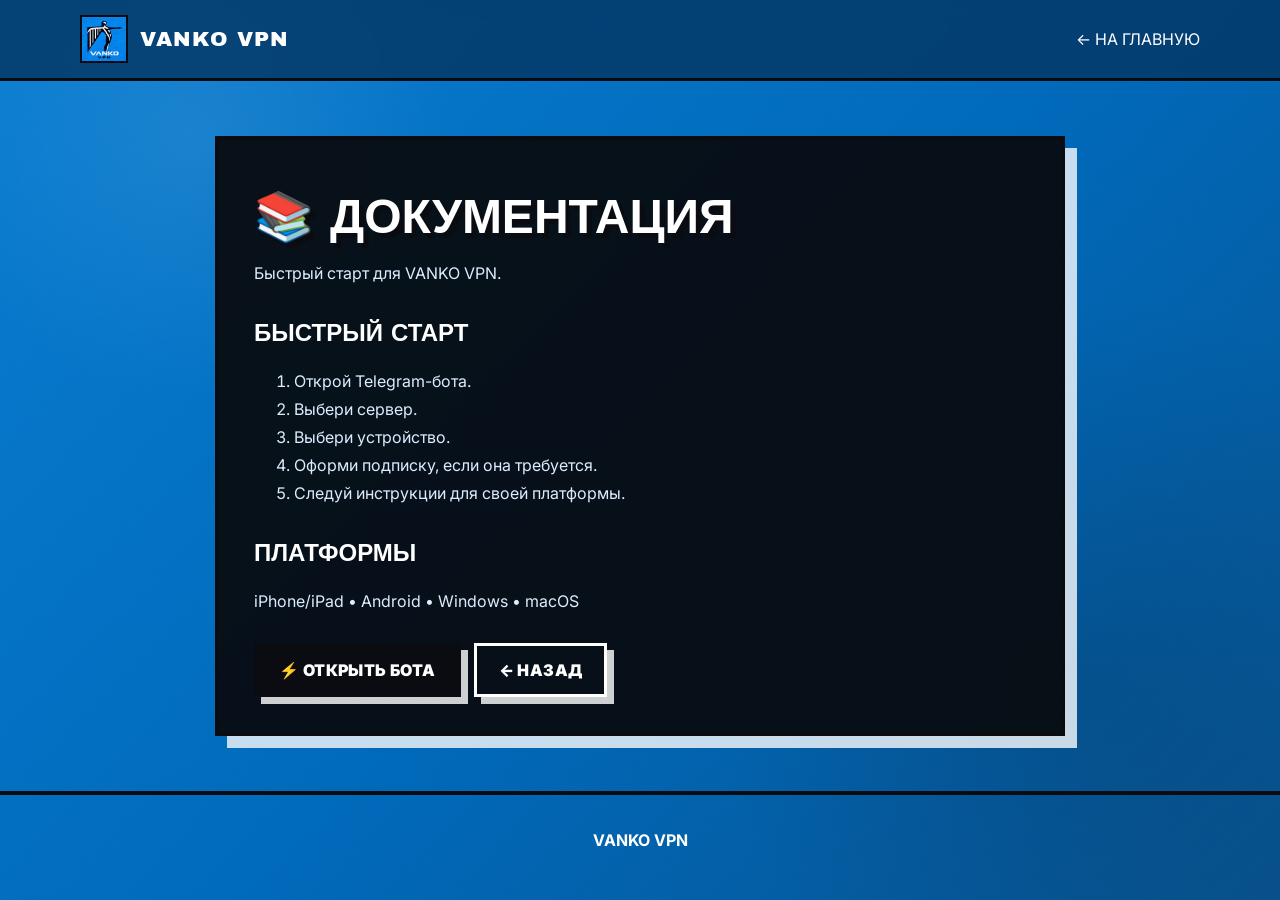
==== documentation.html @ f3529c2c "Add files via upload" ====
<!doctype html><html lang="ru"><head><meta charset="utf-8"><meta name="viewport" content="width=device-width,initial-scale=1"><title>Документация — VANKO VPN</title><link rel="stylesheet" href="style.css"></head><body>
<nav class="nav"><div class="container nav-inner"><a class="brand" href="index.html"><img src="logo.png">VANKO VPN</a><a href="index.html">← НА ГЛАВНУЮ</a></div></nav>
<main class="doc"><h1>📚 ДОКУМЕНТАЦИЯ</h1><p>Быстрый старт для VANKO VPN.</p><h2>Быстрый старт</h2><ol><li>Открой Telegram-бота.</li><li>Выбери сервер.</li><li>Выбери устройство.</li><li>Оформи подписку, если она требуется.</li><li>Следуй инструкции для своей платформы.</li></ol><h2>ПЛАТФОРМЫ</h2><p>iPhone/iPad • Android • Windows • macOS</p><div class="buttons"><a class="btn" href="https://t.me/vpnvankobot">⚡ ОТКРЫТЬ БОТА</a><a class="btn secondary" href="index.html">← НАЗАД</a></div></main><footer>VANKO VPN</footer></body></html>
---- style.css ----
@import url('https://fonts.googleapis.com/css2?family=Archivo+Black&family=Inter:wght@400;500;600;700;800&display=swap');

:root{
  --blue:#087bd1;
  --blue-dark:#04569b;
  --paper:#f5f3eb;
  --ink:#090b10;
  --muted:#dcecff;
  --line:rgba(255,255,255,.25);
}
*{box-sizing:border-box}
html{scroll-behavior:smooth}
body{
  margin:0;color:white;font-family:Inter,Arial,sans-serif;
  background:
    radial-gradient(circle at 15% 15%,rgba(255,255,255,.08),transparent 20%),
    radial-gradient(circle at 85% 75%,rgba(0,0,0,.12),transparent 30%),
    linear-gradient(135deg,#087bd1,#0067b8 55%,#07518d);
  min-height:100vh;
}
body:before{
  content:"";position:fixed;inset:0;pointer-events:none;opacity:.10;
  background-image:url("data:image/svg+xml,%3Csvg xmlns='http://www.w3.org/2000/svg' width='140' height='140' viewBox='0 0 140 140'%3E%3Cfilter id='n'%3E%3CfeTurbulence type='fractalNoise' baseFrequency='.9' numOctaves='3' stitchTiles='stitch'/%3E%3C/filter%3E%3Crect width='100%25' height='100%25' filter='url(%23n)' opacity='.65'/%3E%3C/svg%3E");
  mix-blend-mode:overlay;
}
a{color:inherit;text-decoration:none}
.container{width:min(1120px,92%);margin:auto}
.nav{
  position:sticky;top:0;z-index:10;
  background:rgba(4,54,99,.82);backdrop-filter:blur(10px);
  border-bottom:3px solid var(--ink);
}
.nav-inner{height:78px;display:flex;align-items:center;justify-content:space-between}
.brand{
  display:flex;align-items:center;gap:12px;font-family:"Archivo Black",Impact,sans-serif;
  letter-spacing:1px;font-size:21px
}
.brand img{width:48px;height:48px;object-fit:cover;border:2px solid var(--ink)}
.nav-links{display:flex;gap:22px;font-weight:700;font-size:14px}
.nav-links a:hover{text-decoration:underline}
.hero{padding:72px 0 55px;display:grid;grid-template-columns:1fr 1fr;gap:50px;align-items:center}
.logo{
  width:min(440px,100%);display:block;margin:auto;
  border:7px solid var(--ink);box-shadow:18px 18px 0 var(--ink);
}
.kicker{
  display:inline-block;background:var(--ink);color:white;padding:9px 14px;
  font-weight:800;letter-spacing:1px;transform:rotate(-1deg)
}
h1{
  font-family:"Archivo Black",Impact,sans-serif;
  text-transform:uppercase;font-size:clamp(46px,7vw,82px);line-height:.92;
  margin:20px 0;color:white;text-shadow:5px 5px 0 var(--ink)
}
.lead{font-size:19px;line-height:1.65;color:var(--muted);max-width:650px}
.buttons{display:flex;gap:13px;flex-wrap:wrap;margin-top:28px}
.btn{
  display:inline-flex;align-items:center;justify-content:center;padding:14px 22px;
  background:var(--ink);color:white;border:3px solid var(--ink);
  font-weight:900;text-transform:uppercase;letter-spacing:.4px;
  box-shadow:7px 7px 0 rgba(255,255,255,.8);transition:.15s
}
.btn:hover{transform:translate(3px,3px);box-shadow:4px 4px 0 rgba(255,255,255,.8)}
.btn.secondary{background:transparent;border-color:white}
.section{padding:55px 0}
.section h2{
  font-family:"Archivo Black",Impact,sans-serif;text-transform:uppercase;
  font-size:42px;margin:0 0 10px;text-shadow:3px 3px 0 var(--ink)
}
.section-intro{color:var(--muted);line-height:1.6;margin-bottom:28px}
.grid{display:grid;grid-template-columns:repeat(3,1fr);gap:20px}
.card{
  background:rgba(5,10,16,.92);border:3px solid var(--ink);padding:26px;
  box-shadow:9px 9px 0 rgba(255,255,255,.72)
}
.icon{font-size:30px}.card h3{font-family:"Archivo Black",Impact,sans-serif;text-transform:uppercase;margin:13px 0 9px}
.card p{color:#d4e9fa;line-height:1.6;margin:0}
.price{font-family:"Archivo Black",Impact,sans-serif;font-size:32px;margin:13px 0}
.doc{
  width:min(850px,92%);margin:55px auto;padding:35px;
  background:rgba(7,11,16,.95);border:4px solid var(--ink);
  box-shadow:12px 12px 0 rgba(255,255,255,.78)
}
.doc h1{font-size:48px}.doc h2{font-family:"Archivo Black",Impact,sans-serif;text-transform:uppercase;margin-top:32px}
.doc p,.doc li{color:#dcecff;line-height:1.75}
footer{border-top:4px solid var(--ink);padding:35px 0 50px;text-align:center;font-weight:700}
@media(max-width:800px){
  .nav-links{display:none}
  .hero{grid-template-columns:1fr;padding-top:45px}
  .hero .logo{order:-1;max-width:360px}
  .grid{grid-template-columns:1fr}
  .doc{padding:23px}
}
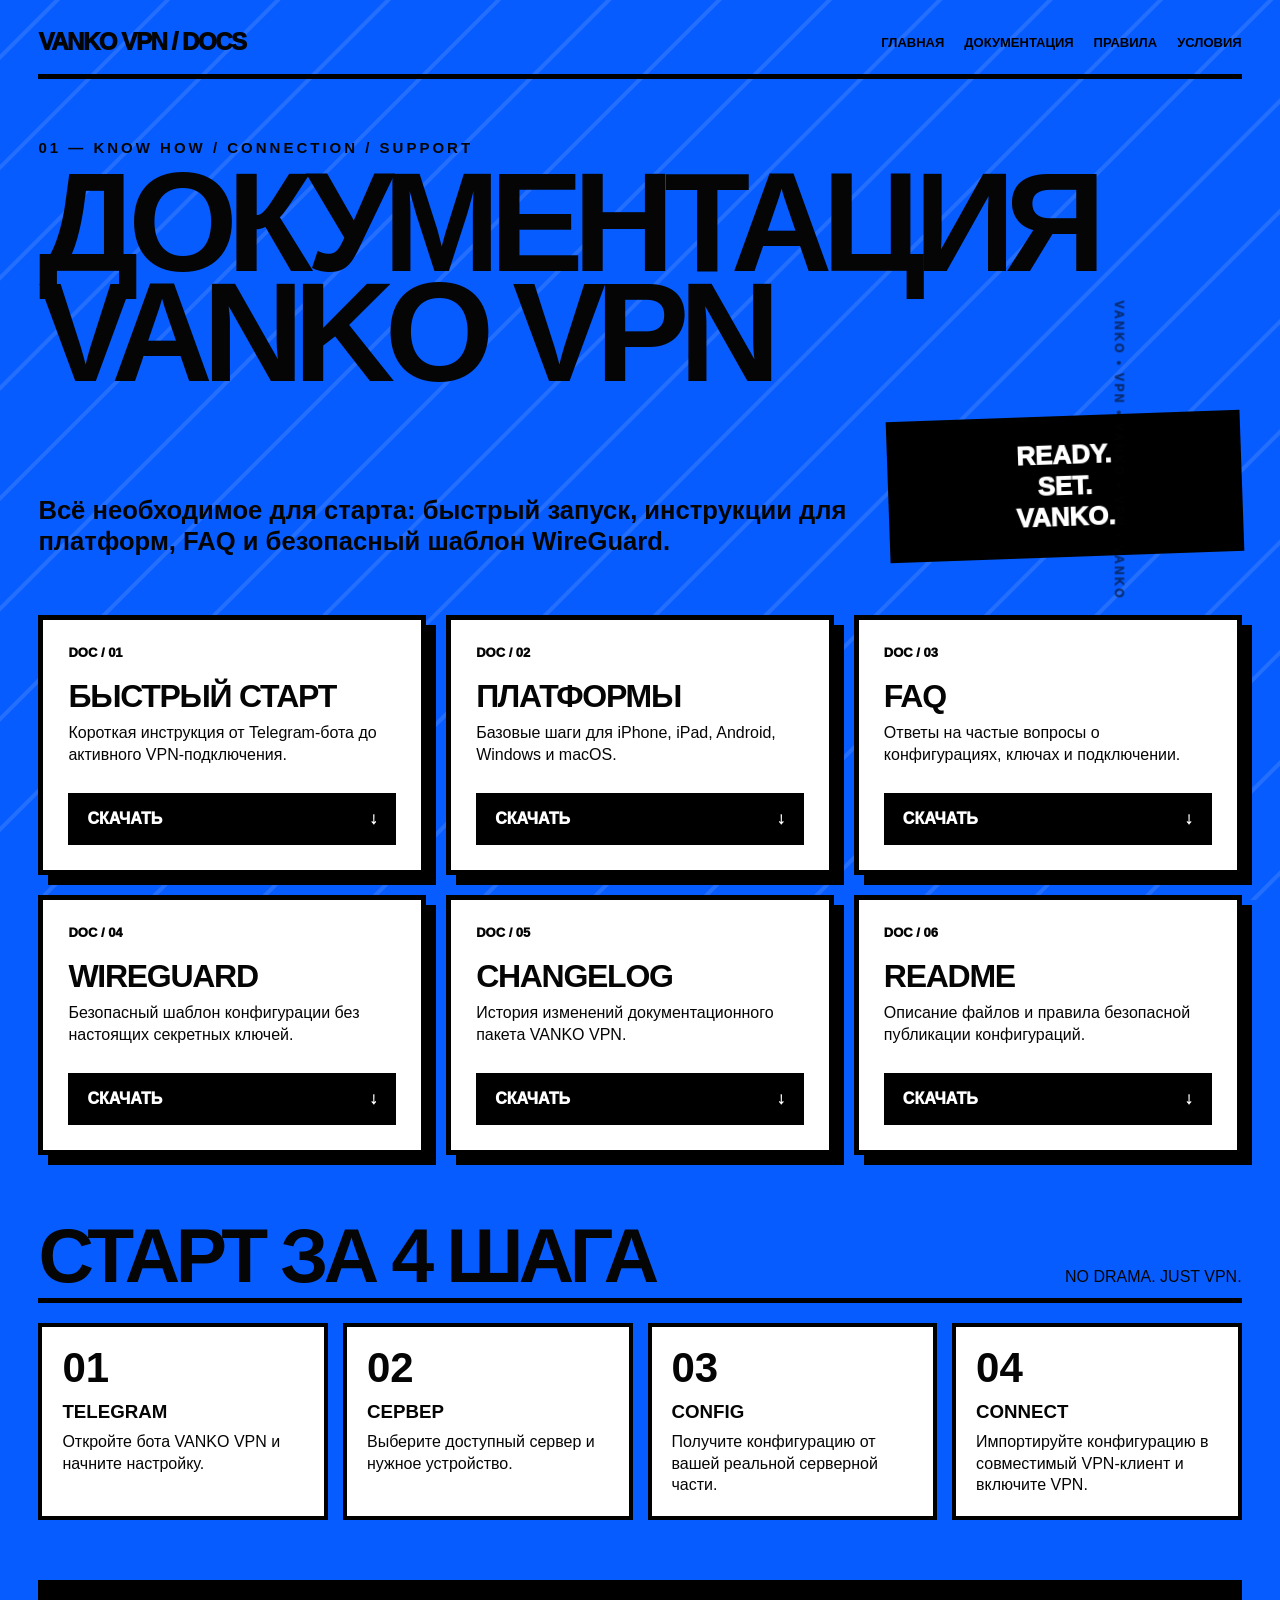
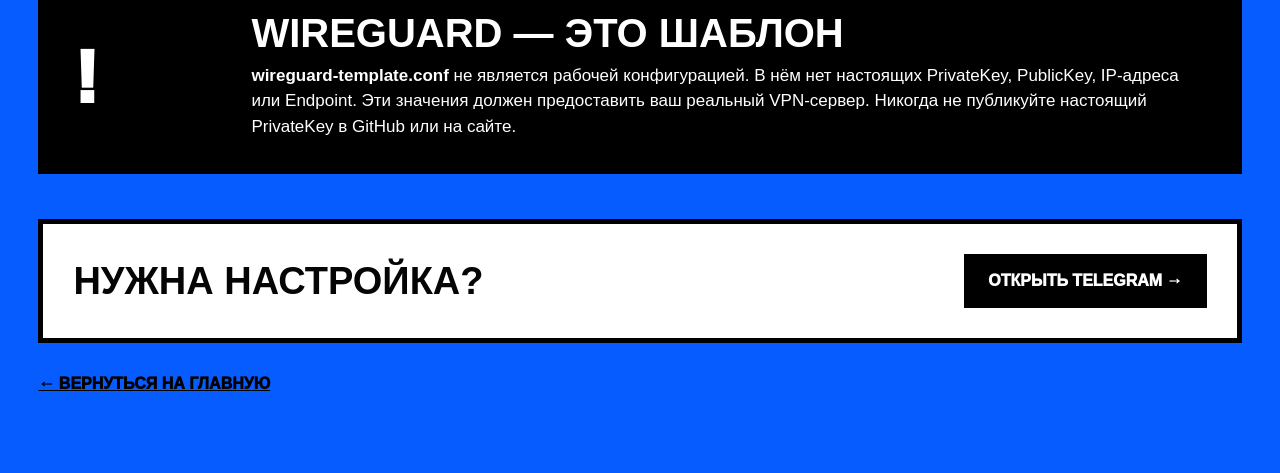
==== commit d43c5730: "Add files via upload" ====
--- a/documentation.html
+++ b/documentation.html
@@ -1,3 +1,112 @@
-<!doctype html><html lang="ru"><head><meta charset="utf-8"><meta name="viewport" content="width=device-width,initial-scale=1"><title>Документация — VANKO VPN</title><link rel="stylesheet" href="style.css"></head><body>
-<nav class="nav"><div class="container nav-inner"><a class="brand" href="index.html"><img src="logo.png">VANKO VPN</a><a href="index.html">← НА ГЛАВНУЮ</a></div></nav>
-<main class="doc"><h1>📚 ДОКУМЕНТАЦИЯ</h1><p>Быстрый старт для VANKO VPN.</p><h2>Быстрый старт</h2><ol><li>Открой Telegram-бота.</li><li>Выбери сервер.</li><li>Выбери устройство.</li><li>Оформи подписку, если она требуется.</li><li>Следуй инструкции для своей платформы.</li></ol><h2>ПЛАТФОРМЫ</h2><p>iPhone/iPad • Android • Windows • macOS</p><div class="buttons"><a class="btn" href="https://t.me/vpnvankobot">⚡ ОТКРЫТЬ БОТА</a><a class="btn secondary" href="index.html">← НАЗАД</a></div></main><footer>VANKO VPN</footer></body></html>+<!doctype html>
+<html lang="ru">
+<head>
+<meta charset="utf-8">
+<meta name="viewport" content="width=device-width,initial-scale=1">
+<title>VANKO VPN — DOCUMENTATION</title>
+<link rel="stylesheet" href="style.css">
+<style>
+:root{--blue:#075cff;--black:#050505;--white:#fff}
+*{box-sizing:border-box}
+html{scroll-behavior:smooth}
+body{margin:0;background:var(--blue);color:var(--black);font-family:Arial,Helvetica,sans-serif;overflow-x:hidden}
+body:before{content:"";position:fixed;inset:0;pointer-events:none;opacity:.12;background:repeating-linear-gradient(135deg,transparent 0 38px,#fff 39px 42px,transparent 43px 78px);z-index:-1}
+.page{width:min(1450px,94vw);margin:auto;padding:28px 0 80px;position:relative}
+.topbar{display:flex;justify-content:space-between;align-items:center;gap:20px;border-bottom:5px solid #000;padding-bottom:18px}
+.logo{font-weight:1000;font-size:24px;letter-spacing:-.06em}
+.nav{display:flex;gap:20px;flex-wrap:wrap}
+.nav a{color:#000;text-decoration:none;font-weight:900;text-transform:uppercase;font-size:13px}
+.nav a:hover{text-decoration:underline}
+.kicker{margin-top:60px;font-size:15px;font-weight:900;letter-spacing:.2em}
+h1{font-size:clamp(64px,11vw,170px);line-height:.78;letter-spacing:-.075em;text-transform:uppercase;margin:12px 0 28px;max-width:1100px}
+.intro{display:grid;grid-template-columns:1.4fr .6fr;gap:24px;align-items:end}
+.lead{font-size:clamp(18px,2vw,28px);line-height:1.2;font-weight:800;max-width:850px}
+.stamp{background:#000;color:#fff;padding:24px;font-size:26px;font-weight:1000;transform:rotate(-2deg);text-align:center}
+.grid{display:grid;grid-template-columns:repeat(3,1fr);gap:20px;margin-top:58px}
+.card{background:#fff;border:5px solid #000;min-height:260px;padding:25px;display:flex;flex-direction:column;justify-content:space-between;box-shadow:10px 10px 0 #000;transition:.15s}
+.card:hover{transform:translate(-4px,-4px);box-shadow:14px 14px 0 #000}
+.num{font-size:13px;font-weight:1000}
+.card h2{font-size:32px;line-height:.9;text-transform:uppercase;margin:22px 0 12px;letter-spacing:-.04em}
+.card p{font-size:16px;line-height:1.35;margin:0 0 22px}
+.btn{display:inline-flex;align-items:center;justify-content:space-between;background:#000;color:#fff;text-decoration:none;text-transform:uppercase;font-weight:1000;padding:14px 16px;border:3px solid #000}
+.btn:hover{background:var(--blue);color:#000}
+.section{margin-top:70px}
+.section-head{display:flex;justify-content:space-between;align-items:end;gap:20px;border-bottom:5px solid #000;padding-bottom:12px}
+.section h2{font-size:clamp(40px,6vw,80px);line-height:.8;text-transform:uppercase;letter-spacing:-.06em;margin:0}
+.steps{display:grid;grid-template-columns:repeat(4,1fr);gap:15px;margin-top:20px}
+.step{background:#fff;border:4px solid #000;padding:20px;min-height:160px}
+.step b{font-size:42px;line-height:1}
+.step h3{text-transform:uppercase;margin:12px 0 8px}
+.step p{line-height:1.35;margin:0}
+.warning{margin-top:60px;background:#000;color:#fff;border:5px solid #000;padding:30px;display:grid;grid-template-columns:150px 1fr;gap:28px;align-items:center}
+.warning .icon{font-size:75px;font-weight:1000}
+.warning h2{font-size:40px;text-transform:uppercase;line-height:.9;margin:0 0 12px}
+.warning p{font-size:17px;line-height:1.5;margin:0}
+.cta{margin-top:45px;background:#fff;border:5px solid #000;padding:30px;display:flex;align-items:center;justify-content:space-between;gap:25px}
+.cta h2{font-size:38px;text-transform:uppercase;margin:0}
+.telegram{background:#000;color:#fff;padding:18px 24px;text-decoration:none;font-weight:1000;text-transform:uppercase;white-space:nowrap}
+.back{display:inline-block;margin-top:32px;color:#000;font-weight:1000;text-transform:uppercase}
+.side{position:fixed;right:12px;top:50%;transform:translateY(-50%) rotate(90deg);font-weight:1000;font-size:12px;letter-spacing:.2em;opacity:.55}
+@media(max-width:950px){
+.grid{grid-template-columns:1fr 1fr}.steps{grid-template-columns:1fr 1fr}.intro{grid-template-columns:1fr}
+}
+@media(max-width:620px){
+.page{width:92vw}.topbar{align-items:flex-start;flex-direction:column}.grid,.steps{grid-template-columns:1fr}
+h1{font-size:clamp(58px,18vw,100px)}.warning{grid-template-columns:1fr}.cta{align-items:flex-start;flex-direction:column}.side{display:none}
+}
+</style>
+</head>
+<body>
+<div class="page">
+<div class="topbar">
+<div class="logo">VANKO VPN / DOCS</div>
+<nav class="nav">
+<a href="index.html">Главная</a>
+<a href="documentation.html">Документация</a>
+<a href="rules.html">Правила</a>
+<a href="terms.html">Условия</a>
+</nav>
+</div>
+
+<div class="kicker">01 — KNOW HOW / CONNECTION / SUPPORT</div>
+<h1>Документация<br>VANKO VPN</h1>
+
+<div class="intro">
+<div class="lead">Всё необходимое для старта: быстрый запуск, инструкции для платформ, FAQ и безопасный шаблон WireGuard.</div>
+<div class="stamp">READY.<br>SET.<br>VANKO.</div>
+</div>
+
+<section class="grid">
+<article class="card"><div><div class="num">DOC / 01</div><h2>Быстрый старт</h2><p>Короткая инструкция от Telegram-бота до активного VPN-подключения.</p></div><a class="btn" href="files/QUICK_START.md" download>Скачать <span>↓</span></a></article>
+<article class="card"><div><div class="num">DOC / 02</div><h2>Платформы</h2><p>Базовые шаги для iPhone, iPad, Android, Windows и macOS.</p></div><a class="btn" href="files/PLATFORMS.md" download>Скачать <span>↓</span></a></article>
+<article class="card"><div><div class="num">DOC / 03</div><h2>FAQ</h2><p>Ответы на частые вопросы о конфигурациях, ключах и подключении.</p></div><a class="btn" href="files/FAQ.md" download>Скачать <span>↓</span></a></article>
+<article class="card"><div><div class="num">DOC / 04</div><h2>WireGuard</h2><p>Безопасный шаблон конфигурации без настоящих секретных ключей.</p></div><a class="btn" href="files/wireguard-template.conf" download>Скачать <span>↓</span></a></article>
+<article class="card"><div><div class="num">DOC / 05</div><h2>Changelog</h2><p>История изменений документационного пакета VANKO VPN.</p></div><a class="btn" href="files/CHANGELOG.txt" download>Скачать <span>↓</span></a></article>
+<article class="card"><div><div class="num">DOC / 06</div><h2>README</h2><p>Описание файлов и правила безопасной публикации конфигураций.</p></div><a class="btn" href="files/README.txt" download>Скачать <span>↓</span></a></article>
+</section>
+
+<section class="section">
+<div class="section-head"><h2>Старт за 4 шага</h2><div>NO DRAMA. JUST VPN.</div></div>
+<div class="steps">
+<div class="step"><b>01</b><h3>Telegram</h3><p>Откройте бота VANKO VPN и начните настройку.</p></div>
+<div class="step"><b>02</b><h3>Сервер</h3><p>Выберите доступный сервер и нужное устройство.</p></div>
+<div class="step"><b>03</b><h3>Config</h3><p>Получите конфигурацию от вашей реальной серверной части.</p></div>
+<div class="step"><b>04</b><h3>Connect</h3><p>Импортируйте конфигурацию в совместимый VPN-клиент и включите VPN.</p></div>
+</div>
+</section>
+
+<section class="warning">
+<div class="icon">!</div>
+<div><h2>WireGuard — это шаблон</h2><p><b>wireguard-template.conf</b> не является рабочей конфигурацией. В нём нет настоящих PrivateKey, PublicKey, IP-адреса или Endpoint. Эти значения должен предоставить ваш реальный VPN-сервер. Никогда не публикуйте настоящий PrivateKey в GitHub или на сайте.</p></div>
+</section>
+
+<section class="cta">
+<h2>Нужна настройка?</h2>
+<a class="telegram" href="https://t.me/vpnvankobot">Открыть Telegram →</a>
+</section>
+
+<a class="back" href="index.html">← Вернуться на главную</a>
+</div>
+<div class="side">VANKO • VPN • VANKO • VPN • VANKO</div>
+</body>
+</html>
--- a/style.css
+++ b/style.css
@@ -1,94 +1 @@
-
-@import url('https://fonts.googleapis.com/css2?family=Archivo+Black&family=Inter:wght@400;500;600;700;800&display=swap');
-
-:root{
-  --blue:#087bd1;
-  --blue-dark:#04569b;
-  --paper:#f5f3eb;
-  --ink:#090b10;
-  --muted:#dcecff;
-  --line:rgba(255,255,255,.25);
-}
-*{box-sizing:border-box}
-html{scroll-behavior:smooth}
-body{
-  margin:0;color:white;font-family:Inter,Arial,sans-serif;
-  background:
-    radial-gradient(circle at 15% 15%,rgba(255,255,255,.08),transparent 20%),
-    radial-gradient(circle at 85% 75%,rgba(0,0,0,.12),transparent 30%),
-    linear-gradient(135deg,#087bd1,#0067b8 55%,#07518d);
-  min-height:100vh;
-}
-body:before{
-  content:"";position:fixed;inset:0;pointer-events:none;opacity:.10;
-  background-image:url("data:image/svg+xml,%3Csvg xmlns='http://www.w3.org/2000/svg' width='140' height='140' viewBox='0 0 140 140'%3E%3Cfilter id='n'%3E%3CfeTurbulence type='fractalNoise' baseFrequency='.9' numOctaves='3' stitchTiles='stitch'/%3E%3C/filter%3E%3Crect width='100%25' height='100%25' filter='url(%23n)' opacity='.65'/%3E%3C/svg%3E");
-  mix-blend-mode:overlay;
-}
-a{color:inherit;text-decoration:none}
-.container{width:min(1120px,92%);margin:auto}
-.nav{
-  position:sticky;top:0;z-index:10;
-  background:rgba(4,54,99,.82);backdrop-filter:blur(10px);
-  border-bottom:3px solid var(--ink);
-}
-.nav-inner{height:78px;display:flex;align-items:center;justify-content:space-between}
-.brand{
-  display:flex;align-items:center;gap:12px;font-family:"Archivo Black",Impact,sans-serif;
-  letter-spacing:1px;font-size:21px
-}
-.brand img{width:48px;height:48px;object-fit:cover;border:2px solid var(--ink)}
-.nav-links{display:flex;gap:22px;font-weight:700;font-size:14px}
-.nav-links a:hover{text-decoration:underline}
-.hero{padding:72px 0 55px;display:grid;grid-template-columns:1fr 1fr;gap:50px;align-items:center}
-.logo{
-  width:min(440px,100%);display:block;margin:auto;
-  border:7px solid var(--ink);box-shadow:18px 18px 0 var(--ink);
-}
-.kicker{
-  display:inline-block;background:var(--ink);color:white;padding:9px 14px;
-  font-weight:800;letter-spacing:1px;transform:rotate(-1deg)
-}
-h1{
-  font-family:"Archivo Black",Impact,sans-serif;
-  text-transform:uppercase;font-size:clamp(46px,7vw,82px);line-height:.92;
-  margin:20px 0;color:white;text-shadow:5px 5px 0 var(--ink)
-}
-.lead{font-size:19px;line-height:1.65;color:var(--muted);max-width:650px}
-.buttons{display:flex;gap:13px;flex-wrap:wrap;margin-top:28px}
-.btn{
-  display:inline-flex;align-items:center;justify-content:center;padding:14px 22px;
-  background:var(--ink);color:white;border:3px solid var(--ink);
-  font-weight:900;text-transform:uppercase;letter-spacing:.4px;
-  box-shadow:7px 7px 0 rgba(255,255,255,.8);transition:.15s
-}
-.btn:hover{transform:translate(3px,3px);box-shadow:4px 4px 0 rgba(255,255,255,.8)}
-.btn.secondary{background:transparent;border-color:white}
-.section{padding:55px 0}
-.section h2{
-  font-family:"Archivo Black",Impact,sans-serif;text-transform:uppercase;
-  font-size:42px;margin:0 0 10px;text-shadow:3px 3px 0 var(--ink)
-}
-.section-intro{color:var(--muted);line-height:1.6;margin-bottom:28px}
-.grid{display:grid;grid-template-columns:repeat(3,1fr);gap:20px}
-.card{
-  background:rgba(5,10,16,.92);border:3px solid var(--ink);padding:26px;
-  box-shadow:9px 9px 0 rgba(255,255,255,.72)
-}
-.icon{font-size:30px}.card h3{font-family:"Archivo Black",Impact,sans-serif;text-transform:uppercase;margin:13px 0 9px}
-.card p{color:#d4e9fa;line-height:1.6;margin:0}
-.price{font-family:"Archivo Black",Impact,sans-serif;font-size:32px;margin:13px 0}
-.doc{
-  width:min(850px,92%);margin:55px auto;padding:35px;
-  background:rgba(7,11,16,.95);border:4px solid var(--ink);
-  box-shadow:12px 12px 0 rgba(255,255,255,.78)
-}
-.doc h1{font-size:48px}.doc h2{font-family:"Archivo Black",Impact,sans-serif;text-transform:uppercase;margin-top:32px}
-.doc p,.doc li{color:#dcecff;line-height:1.75}
-footer{border-top:4px solid var(--ink);padding:35px 0 50px;text-align:center;font-weight:700}
-@media(max-width:800px){
-  .nav-links{display:none}
-  .hero{grid-template-columns:1fr;padding-top:45px}
-  .hero .logo{order:-1;max-width:360px}
-  .grid{grid-template-columns:1fr}
-  .doc{padding:23px}
-}
+*{box-sizing:border-box}body{margin:0;background:#075cff;color:#000;font-family:Arial,sans-serif}main{padding:8vw}a{color:inherit}
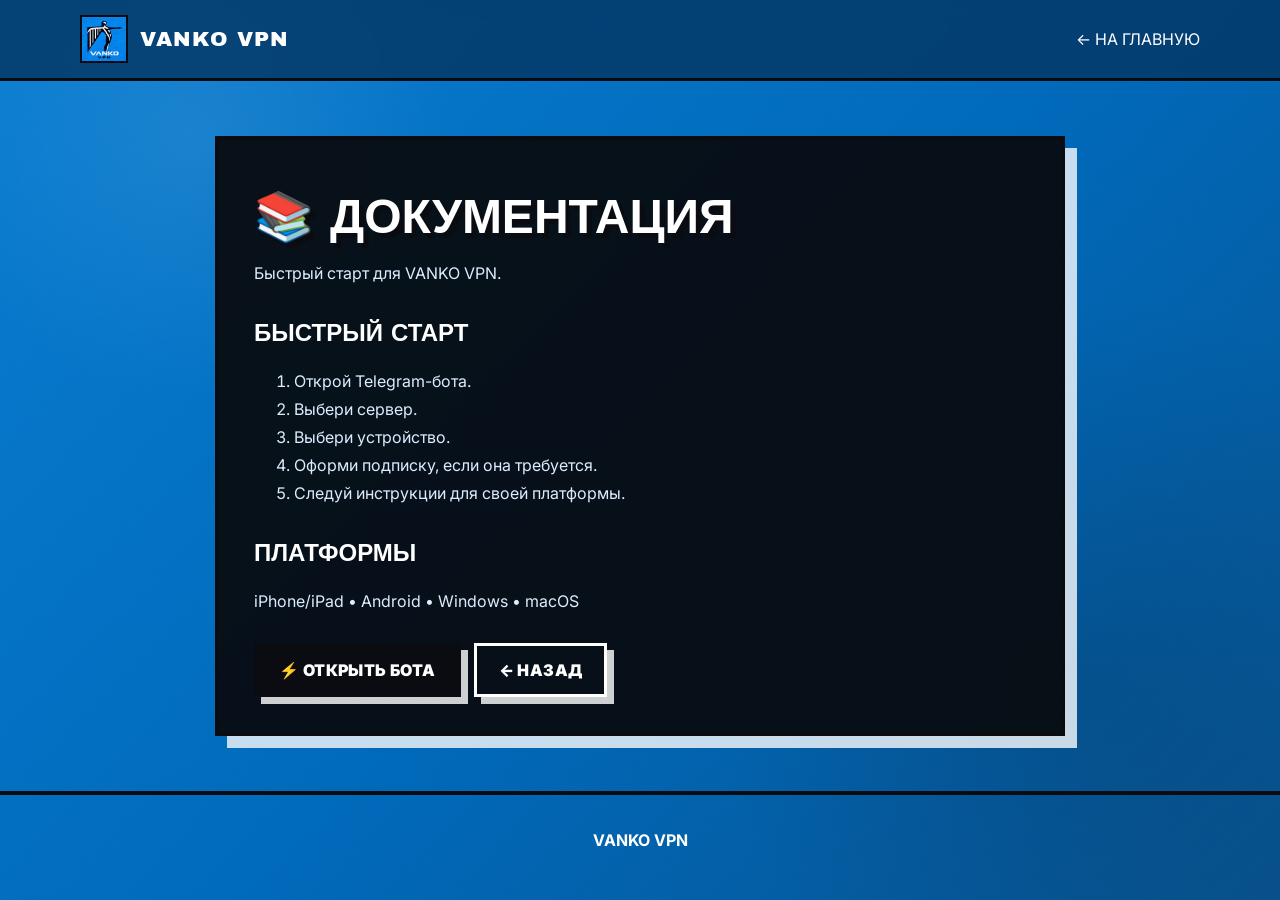
==== commit 2ba1dba6: "Add files via upload" ====
--- a/documentation.html
+++ b/documentation.html
@@ -1,112 +1,3 @@
-<!doctype html>
-<html lang="ru">
-<head>
-<meta charset="utf-8">
-<meta name="viewport" content="width=device-width,initial-scale=1">
-<title>VANKO VPN — DOCUMENTATION</title>
-<link rel="stylesheet" href="style.css">
-<style>
-:root{--blue:#075cff;--black:#050505;--white:#fff}
-*{box-sizing:border-box}
-html{scroll-behavior:smooth}
-body{margin:0;background:var(--blue);color:var(--black);font-family:Arial,Helvetica,sans-serif;overflow-x:hidden}
-body:before{content:"";position:fixed;inset:0;pointer-events:none;opacity:.12;background:repeating-linear-gradient(135deg,transparent 0 38px,#fff 39px 42px,transparent 43px 78px);z-index:-1}
-.page{width:min(1450px,94vw);margin:auto;padding:28px 0 80px;position:relative}
-.topbar{display:flex;justify-content:space-between;align-items:center;gap:20px;border-bottom:5px solid #000;padding-bottom:18px}
-.logo{font-weight:1000;font-size:24px;letter-spacing:-.06em}
-.nav{display:flex;gap:20px;flex-wrap:wrap}
-.nav a{color:#000;text-decoration:none;font-weight:900;text-transform:uppercase;font-size:13px}
-.nav a:hover{text-decoration:underline}
-.kicker{margin-top:60px;font-size:15px;font-weight:900;letter-spacing:.2em}
-h1{font-size:clamp(64px,11vw,170px);line-height:.78;letter-spacing:-.075em;text-transform:uppercase;margin:12px 0 28px;max-width:1100px}
-.intro{display:grid;grid-template-columns:1.4fr .6fr;gap:24px;align-items:end}
-.lead{font-size:clamp(18px,2vw,28px);line-height:1.2;font-weight:800;max-width:850px}
-.stamp{background:#000;color:#fff;padding:24px;font-size:26px;font-weight:1000;transform:rotate(-2deg);text-align:center}
-.grid{display:grid;grid-template-columns:repeat(3,1fr);gap:20px;margin-top:58px}
-.card{background:#fff;border:5px solid #000;min-height:260px;padding:25px;display:flex;flex-direction:column;justify-content:space-between;box-shadow:10px 10px 0 #000;transition:.15s}
-.card:hover{transform:translate(-4px,-4px);box-shadow:14px 14px 0 #000}
-.num{font-size:13px;font-weight:1000}
-.card h2{font-size:32px;line-height:.9;text-transform:uppercase;margin:22px 0 12px;letter-spacing:-.04em}
-.card p{font-size:16px;line-height:1.35;margin:0 0 22px}
-.btn{display:inline-flex;align-items:center;justify-content:space-between;background:#000;color:#fff;text-decoration:none;text-transform:uppercase;font-weight:1000;padding:14px 16px;border:3px solid #000}
-.btn:hover{background:var(--blue);color:#000}
-.section{margin-top:70px}
-.section-head{display:flex;justify-content:space-between;align-items:end;gap:20px;border-bottom:5px solid #000;padding-bottom:12px}
-.section h2{font-size:clamp(40px,6vw,80px);line-height:.8;text-transform:uppercase;letter-spacing:-.06em;margin:0}
-.steps{display:grid;grid-template-columns:repeat(4,1fr);gap:15px;margin-top:20px}
-.step{background:#fff;border:4px solid #000;padding:20px;min-height:160px}
-.step b{font-size:42px;line-height:1}
-.step h3{text-transform:uppercase;margin:12px 0 8px}
-.step p{line-height:1.35;margin:0}
-.warning{margin-top:60px;background:#000;color:#fff;border:5px solid #000;padding:30px;display:grid;grid-template-columns:150px 1fr;gap:28px;align-items:center}
-.warning .icon{font-size:75px;font-weight:1000}
-.warning h2{font-size:40px;text-transform:uppercase;line-height:.9;margin:0 0 12px}
-.warning p{font-size:17px;line-height:1.5;margin:0}
-.cta{margin-top:45px;background:#fff;border:5px solid #000;padding:30px;display:flex;align-items:center;justify-content:space-between;gap:25px}
-.cta h2{font-size:38px;text-transform:uppercase;margin:0}
-.telegram{background:#000;color:#fff;padding:18px 24px;text-decoration:none;font-weight:1000;text-transform:uppercase;white-space:nowrap}
-.back{display:inline-block;margin-top:32px;color:#000;font-weight:1000;text-transform:uppercase}
-.side{position:fixed;right:12px;top:50%;transform:translateY(-50%) rotate(90deg);font-weight:1000;font-size:12px;letter-spacing:.2em;opacity:.55}
-@media(max-width:950px){
-.grid{grid-template-columns:1fr 1fr}.steps{grid-template-columns:1fr 1fr}.intro{grid-template-columns:1fr}
-}
-@media(max-width:620px){
-.page{width:92vw}.topbar{align-items:flex-start;flex-direction:column}.grid,.steps{grid-template-columns:1fr}
-h1{font-size:clamp(58px,18vw,100px)}.warning{grid-template-columns:1fr}.cta{align-items:flex-start;flex-direction:column}.side{display:none}
-}
-</style>
-</head>
-<body>
-<div class="page">
-<div class="topbar">
-<div class="logo">VANKO VPN / DOCS</div>
-<nav class="nav">
-<a href="index.html">Главная</a>
-<a href="documentation.html">Документация</a>
-<a href="rules.html">Правила</a>
-<a href="terms.html">Условия</a>
-</nav>
-</div>
-
-<div class="kicker">01 — KNOW HOW / CONNECTION / SUPPORT</div>
-<h1>Документация<br>VANKO VPN</h1>
-
-<div class="intro">
-<div class="lead">Всё необходимое для старта: быстрый запуск, инструкции для платформ, FAQ и безопасный шаблон WireGuard.</div>
-<div class="stamp">READY.<br>SET.<br>VANKO.</div>
-</div>
-
-<section class="grid">
-<article class="card"><div><div class="num">DOC / 01</div><h2>Быстрый старт</h2><p>Короткая инструкция от Telegram-бота до активного VPN-подключения.</p></div><a class="btn" href="files/QUICK_START.md" download>Скачать <span>↓</span></a></article>
-<article class="card"><div><div class="num">DOC / 02</div><h2>Платформы</h2><p>Базовые шаги для iPhone, iPad, Android, Windows и macOS.</p></div><a class="btn" href="files/PLATFORMS.md" download>Скачать <span>↓</span></a></article>
-<article class="card"><div><div class="num">DOC / 03</div><h2>FAQ</h2><p>Ответы на частые вопросы о конфигурациях, ключах и подключении.</p></div><a class="btn" href="files/FAQ.md" download>Скачать <span>↓</span></a></article>
-<article class="card"><div><div class="num">DOC / 04</div><h2>WireGuard</h2><p>Безопасный шаблон конфигурации без настоящих секретных ключей.</p></div><a class="btn" href="files/wireguard-template.conf" download>Скачать <span>↓</span></a></article>
-<article class="card"><div><div class="num">DOC / 05</div><h2>Changelog</h2><p>История изменений документационного пакета VANKO VPN.</p></div><a class="btn" href="files/CHANGELOG.txt" download>Скачать <span>↓</span></a></article>
-<article class="card"><div><div class="num">DOC / 06</div><h2>README</h2><p>Описание файлов и правила безопасной публикации конфигураций.</p></div><a class="btn" href="files/README.txt" download>Скачать <span>↓</span></a></article>
-</section>
-
-<section class="section">
-<div class="section-head"><h2>Старт за 4 шага</h2><div>NO DRAMA. JUST VPN.</div></div>
-<div class="steps">
-<div class="step"><b>01</b><h3>Telegram</h3><p>Откройте бота VANKO VPN и начните настройку.</p></div>
-<div class="step"><b>02</b><h3>Сервер</h3><p>Выберите доступный сервер и нужное устройство.</p></div>
-<div class="step"><b>03</b><h3>Config</h3><p>Получите конфигурацию от вашей реальной серверной части.</p></div>
-<div class="step"><b>04</b><h3>Connect</h3><p>Импортируйте конфигурацию в совместимый VPN-клиент и включите VPN.</p></div>
-</div>
-</section>
-
-<section class="warning">
-<div class="icon">!</div>
-<div><h2>WireGuard — это шаблон</h2><p><b>wireguard-template.conf</b> не является рабочей конфигурацией. В нём нет настоящих PrivateKey, PublicKey, IP-адреса или Endpoint. Эти значения должен предоставить ваш реальный VPN-сервер. Никогда не публикуйте настоящий PrivateKey в GitHub или на сайте.</p></div>
-</section>
-
-<section class="cta">
-<h2>Нужна настройка?</h2>
-<a class="telegram" href="https://t.me/vpnvankobot">Открыть Telegram →</a>
-</section>
-
-<a class="back" href="index.html">← Вернуться на главную</a>
-</div>
-<div class="side">VANKO • VPN • VANKO • VPN • VANKO</div>
-</body>
-</html>
+<!doctype html><html lang="ru"><head><meta charset="utf-8"><meta name="viewport" content="width=device-width,initial-scale=1"><title>Документация — VANKO VPN</title><link rel="stylesheet" href="style.css"></head><body>
+<nav class="nav"><div class="container nav-inner"><a class="brand" href="index.html"><img src="logo.png">VANKO VPN</a><a href="index.html">← НА ГЛАВНУЮ</a></div></nav>
+<main class="doc"><h1>📚 ДОКУМЕНТАЦИЯ</h1><p>Быстрый старт для VANKO VPN.</p><h2>Быстрый старт</h2><ol><li>Открой Telegram-бота.</li><li>Выбери сервер.</li><li>Выбери устройство.</li><li>Оформи подписку, если она требуется.</li><li>Следуй инструкции для своей платформы.</li></ol><h2>ПЛАТФОРМЫ</h2><p>iPhone/iPad • Android • Windows • macOS</p><div class="buttons"><a class="btn" href="https://t.me/vpnvankobot">⚡ ОТКРЫТЬ БОТА</a><a class="btn secondary" href="index.html">← НАЗАД</a></div></main><footer>VANKO VPN</footer></body></html>
--- a/style.css
+++ b/style.css
@@ -1 +1,94 @@
-*{box-sizing:border-box}body{margin:0;background:#075cff;color:#000;font-family:Arial,sans-serif}main{padding:8vw}a{color:inherit}+
+@import url('https://fonts.googleapis.com/css2?family=Archivo+Black&family=Inter:wght@400;500;600;700;800&display=swap');
+
+:root{
+  --blue:#087bd1;
+  --blue-dark:#04569b;
+  --paper:#f5f3eb;
+  --ink:#090b10;
+  --muted:#dcecff;
+  --line:rgba(255,255,255,.25);
+}
+*{box-sizing:border-box}
+html{scroll-behavior:smooth}
+body{
+  margin:0;color:white;font-family:Inter,Arial,sans-serif;
+  background:
+    radial-gradient(circle at 15% 15%,rgba(255,255,255,.08),transparent 20%),
+    radial-gradient(circle at 85% 75%,rgba(0,0,0,.12),transparent 30%),
+    linear-gradient(135deg,#087bd1,#0067b8 55%,#07518d);
+  min-height:100vh;
+}
+body:before{
+  content:"";position:fixed;inset:0;pointer-events:none;opacity:.10;
+  background-image:url("data:image/svg+xml,%3Csvg xmlns='http://www.w3.org/2000/svg' width='140' height='140' viewBox='0 0 140 140'%3E%3Cfilter id='n'%3E%3CfeTurbulence type='fractalNoise' baseFrequency='.9' numOctaves='3' stitchTiles='stitch'/%3E%3C/filter%3E%3Crect width='100%25' height='100%25' filter='url(%23n)' opacity='.65'/%3E%3C/svg%3E");
+  mix-blend-mode:overlay;
+}
+a{color:inherit;text-decoration:none}
+.container{width:min(1120px,92%);margin:auto}
+.nav{
+  position:sticky;top:0;z-index:10;
+  background:rgba(4,54,99,.82);backdrop-filter:blur(10px);
+  border-bottom:3px solid var(--ink);
+}
+.nav-inner{height:78px;display:flex;align-items:center;justify-content:space-between}
+.brand{
+  display:flex;align-items:center;gap:12px;font-family:"Archivo Black",Impact,sans-serif;
+  letter-spacing:1px;font-size:21px
+}
+.brand img{width:48px;height:48px;object-fit:cover;border:2px solid var(--ink)}
+.nav-links{display:flex;gap:22px;font-weight:700;font-size:14px}
+.nav-links a:hover{text-decoration:underline}
+.hero{padding:72px 0 55px;display:grid;grid-template-columns:1fr 1fr;gap:50px;align-items:center}
+.logo{
+  width:min(440px,100%);display:block;margin:auto;
+  border:7px solid var(--ink);box-shadow:18px 18px 0 var(--ink);
+}
+.kicker{
+  display:inline-block;background:var(--ink);color:white;padding:9px 14px;
+  font-weight:800;letter-spacing:1px;transform:rotate(-1deg)
+}
+h1{
+  font-family:"Archivo Black",Impact,sans-serif;
+  text-transform:uppercase;font-size:clamp(46px,7vw,82px);line-height:.92;
+  margin:20px 0;color:white;text-shadow:5px 5px 0 var(--ink)
+}
+.lead{font-size:19px;line-height:1.65;color:var(--muted);max-width:650px}
+.buttons{display:flex;gap:13px;flex-wrap:wrap;margin-top:28px}
+.btn{
+  display:inline-flex;align-items:center;justify-content:center;padding:14px 22px;
+  background:var(--ink);color:white;border:3px solid var(--ink);
+  font-weight:900;text-transform:uppercase;letter-spacing:.4px;
+  box-shadow:7px 7px 0 rgba(255,255,255,.8);transition:.15s
+}
+.btn:hover{transform:translate(3px,3px);box-shadow:4px 4px 0 rgba(255,255,255,.8)}
+.btn.secondary{background:transparent;border-color:white}
+.section{padding:55px 0}
+.section h2{
+  font-family:"Archivo Black",Impact,sans-serif;text-transform:uppercase;
+  font-size:42px;margin:0 0 10px;text-shadow:3px 3px 0 var(--ink)
+}
+.section-intro{color:var(--muted);line-height:1.6;margin-bottom:28px}
+.grid{display:grid;grid-template-columns:repeat(3,1fr);gap:20px}
+.card{
+  background:rgba(5,10,16,.92);border:3px solid var(--ink);padding:26px;
+  box-shadow:9px 9px 0 rgba(255,255,255,.72)
+}
+.icon{font-size:30px}.card h3{font-family:"Archivo Black",Impact,sans-serif;text-transform:uppercase;margin:13px 0 9px}
+.card p{color:#d4e9fa;line-height:1.6;margin:0}
+.price{font-family:"Archivo Black",Impact,sans-serif;font-size:32px;margin:13px 0}
+.doc{
+  width:min(850px,92%);margin:55px auto;padding:35px;
+  background:rgba(7,11,16,.95);border:4px solid var(--ink);
+  box-shadow:12px 12px 0 rgba(255,255,255,.78)
+}
+.doc h1{font-size:48px}.doc h2{font-family:"Archivo Black",Impact,sans-serif;text-transform:uppercase;margin-top:32px}
+.doc p,.doc li{color:#dcecff;line-height:1.75}
+footer{border-top:4px solid var(--ink);padding:35px 0 50px;text-align:center;font-weight:700}
+@media(max-width:800px){
+  .nav-links{display:none}
+  .hero{grid-template-columns:1fr;padding-top:45px}
+  .hero .logo{order:-1;max-width:360px}
+  .grid{grid-template-columns:1fr}
+  .doc{padding:23px}
+}
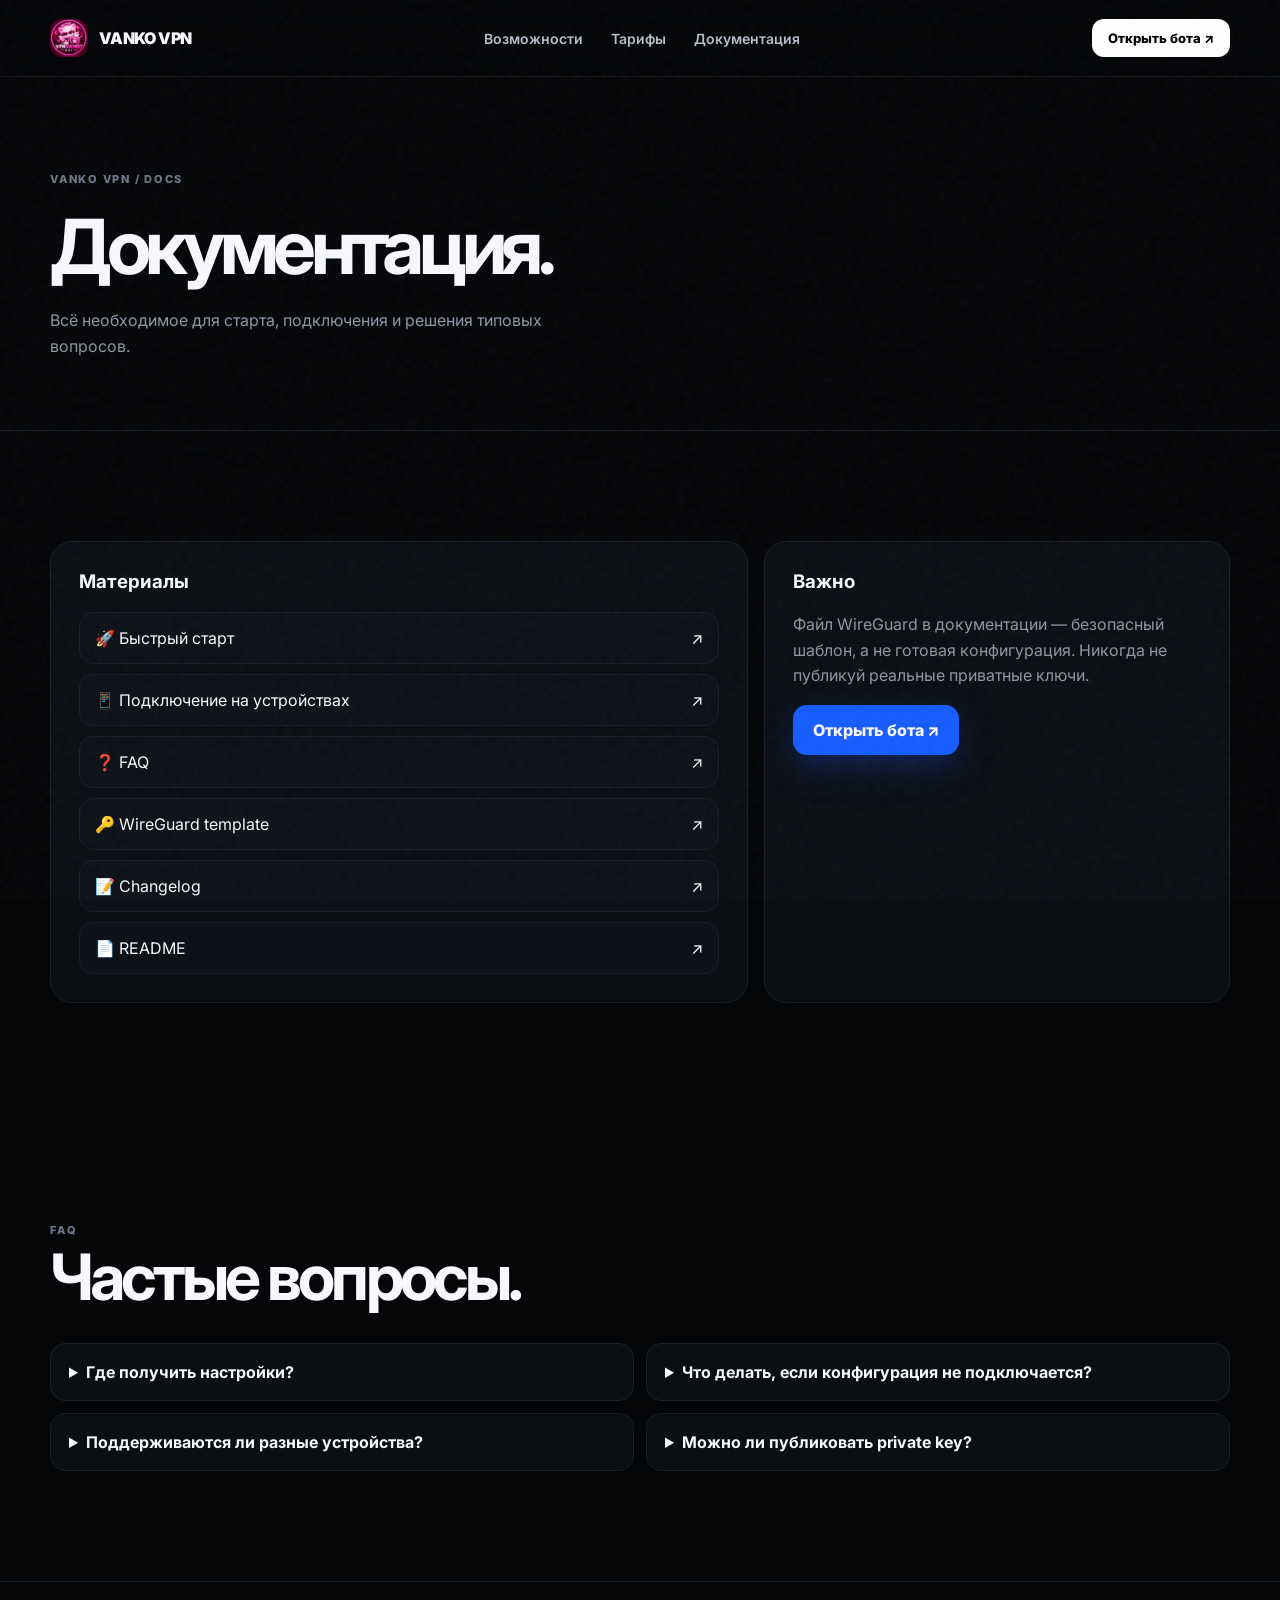
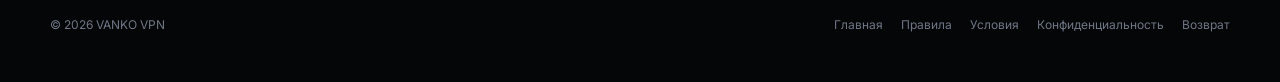
==== commit 57aa7538: "Add files via upload" ====
--- a/documentation.html
+++ b/documentation.html
@@ -1,3 +1 @@
-<!doctype html><html lang="ru"><head><meta charset="utf-8"><meta name="viewport" content="width=device-width,initial-scale=1"><title>Документация — VANKO VPN</title><link rel="stylesheet" href="style.css"></head><body>
-<nav class="nav"><div class="container nav-inner"><a class="brand" href="index.html"><img src="logo.png">VANKO VPN</a><a href="index.html">← НА ГЛАВНУЮ</a></div></nav>
-<main class="doc"><h1>📚 ДОКУМЕНТАЦИЯ</h1><p>Быстрый старт для VANKO VPN.</p><h2>Быстрый старт</h2><ol><li>Открой Telegram-бота.</li><li>Выбери сервер.</li><li>Выбери устройство.</li><li>Оформи подписку, если она требуется.</li><li>Следуй инструкции для своей платформы.</li></ol><h2>ПЛАТФОРМЫ</h2><p>iPhone/iPad • Android • Windows • macOS</p><div class="buttons"><a class="btn" href="https://t.me/vpnvankobot">⚡ ОТКРЫТЬ БОТА</a><a class="btn secondary" href="index.html">← НАЗАД</a></div></main><footer>VANKO VPN</footer></body></html>+<!doctype html><html lang="ru"><head><meta charset="utf-8"><meta name="viewport" content="width=device-width,initial-scale=1"><meta name="theme-color" content="#050608"><title>Документация — VANKO VPN</title><link rel="stylesheet" href="style.css"></head><body><div class="noise"></div><nav class="nav"><div class="container nav-inner"><a class="brand" href="index.html"><img src="logo.png" alt="VANKO">VANKO VPN</a><div class="nav-links"><a href="index.html#features">Возможности</a><a href="index.html#plans">Тарифы</a><a href="documentation.html">Документация</a></div><a class="nav-cta" href="https://t.me/vpnvankobot">Открыть бота ↗</a></div></nav><header class="page-hero"><div class="container"><div class="kicker">VANKO VPN / DOCS</div><h1>Документация.</h1><p class="section-intro">Всё необходимое для старта, подключения и решения типовых вопросов.</p></div></header><main class="container"><section class="section"><div class="docs"><div class="doc-main"><h3>Материалы</h3><div class="doc-links"><a class="doc-link" href="files/QUICK_START.md">🚀 Быстрый старт <span>↗</span></a><a class="doc-link" href="files/PLATFORMS.md">📱 Подключение на устройствах <span>↗</span></a><a class="doc-link" href="files/FAQ.md">❓ FAQ <span>↗</span></a><a class="doc-link" href="files/wireguard-template.conf">🔑 WireGuard template <span>↗</span></a><a class="doc-link" href="files/CHANGELOG.txt">📝 Changelog <span>↗</span></a><a class="doc-link" href="files/README.txt">📄 README <span>↗</span></a></div></div><aside class="doc-side"><h3>Важно</h3><p class="section-intro">Файл WireGuard в документации — безопасный шаблон, а не готовая конфигурация. Никогда не публикуй реальные приватные ключи.</p><a class="btn" href="https://t.me/vpnvankobot">Открыть бота ↗</a></aside></div></section><section class="section"><div class="kicker">FAQ</div><h2>Частые вопросы.</h2><div class="faq" style="margin-top:35px"><details><summary>Где получить настройки?</summary><p>Открой VANKO VPN в Telegram и следуй пунктам меню. Конкретный способ выдачи конфигурации зависит от подключённого VPN-сервера.</p></details><details><summary>Что делать, если конфигурация не подключается?</summary><p>Проверь срок подписки, корректность файла, выбранный сервер и наличие доступа к интернету. При проблеме обратись через поддержку бота.</p></details><details><summary>Поддерживаются ли разные устройства?</summary><p>На сайте подготовлены общие инструкции для iPhone/iPad, Android, Windows и macOS.</p></details><details><summary>Можно ли публиковать private key?</summary><p>Нет. Приватный ключ должен оставаться только у владельца конфигурации.</p></details></div></section></main><footer class="footer"><div class="container footer-inner"><div>© 2026 VANKO VPN</div><div class="footer-links"><a href="index.html">Главная</a><a href="rules.html">Правила</a><a href="terms.html">Условия</a><a href="privacy.html">Конфиденциальность</a><a href="refund.html">Возврат</a></div></div></footer></body></html>
--- a/style.css
+++ b/style.css
@@ -1,94 +1,5 @@
-
-@import url('https://fonts.googleapis.com/css2?family=Archivo+Black&family=Inter:wght@400;500;600;700;800&display=swap');
-
-:root{
-  --blue:#087bd1;
-  --blue-dark:#04569b;
-  --paper:#f5f3eb;
-  --ink:#090b10;
-  --muted:#dcecff;
-  --line:rgba(255,255,255,.25);
-}
-*{box-sizing:border-box}
-html{scroll-behavior:smooth}
-body{
-  margin:0;color:white;font-family:Inter,Arial,sans-serif;
-  background:
-    radial-gradient(circle at 15% 15%,rgba(255,255,255,.08),transparent 20%),
-    radial-gradient(circle at 85% 75%,rgba(0,0,0,.12),transparent 30%),
-    linear-gradient(135deg,#087bd1,#0067b8 55%,#07518d);
-  min-height:100vh;
-}
-body:before{
-  content:"";position:fixed;inset:0;pointer-events:none;opacity:.10;
-  background-image:url("data:image/svg+xml,%3Csvg xmlns='http://www.w3.org/2000/svg' width='140' height='140' viewBox='0 0 140 140'%3E%3Cfilter id='n'%3E%3CfeTurbulence type='fractalNoise' baseFrequency='.9' numOctaves='3' stitchTiles='stitch'/%3E%3C/filter%3E%3Crect width='100%25' height='100%25' filter='url(%23n)' opacity='.65'/%3E%3C/svg%3E");
-  mix-blend-mode:overlay;
-}
-a{color:inherit;text-decoration:none}
-.container{width:min(1120px,92%);margin:auto}
-.nav{
-  position:sticky;top:0;z-index:10;
-  background:rgba(4,54,99,.82);backdrop-filter:blur(10px);
-  border-bottom:3px solid var(--ink);
-}
-.nav-inner{height:78px;display:flex;align-items:center;justify-content:space-between}
-.brand{
-  display:flex;align-items:center;gap:12px;font-family:"Archivo Black",Impact,sans-serif;
-  letter-spacing:1px;font-size:21px
-}
-.brand img{width:48px;height:48px;object-fit:cover;border:2px solid var(--ink)}
-.nav-links{display:flex;gap:22px;font-weight:700;font-size:14px}
-.nav-links a:hover{text-decoration:underline}
-.hero{padding:72px 0 55px;display:grid;grid-template-columns:1fr 1fr;gap:50px;align-items:center}
-.logo{
-  width:min(440px,100%);display:block;margin:auto;
-  border:7px solid var(--ink);box-shadow:18px 18px 0 var(--ink);
-}
-.kicker{
-  display:inline-block;background:var(--ink);color:white;padding:9px 14px;
-  font-weight:800;letter-spacing:1px;transform:rotate(-1deg)
-}
-h1{
-  font-family:"Archivo Black",Impact,sans-serif;
-  text-transform:uppercase;font-size:clamp(46px,7vw,82px);line-height:.92;
-  margin:20px 0;color:white;text-shadow:5px 5px 0 var(--ink)
-}
-.lead{font-size:19px;line-height:1.65;color:var(--muted);max-width:650px}
-.buttons{display:flex;gap:13px;flex-wrap:wrap;margin-top:28px}
-.btn{
-  display:inline-flex;align-items:center;justify-content:center;padding:14px 22px;
-  background:var(--ink);color:white;border:3px solid var(--ink);
-  font-weight:900;text-transform:uppercase;letter-spacing:.4px;
-  box-shadow:7px 7px 0 rgba(255,255,255,.8);transition:.15s
-}
-.btn:hover{transform:translate(3px,3px);box-shadow:4px 4px 0 rgba(255,255,255,.8)}
-.btn.secondary{background:transparent;border-color:white}
-.section{padding:55px 0}
-.section h2{
-  font-family:"Archivo Black",Impact,sans-serif;text-transform:uppercase;
-  font-size:42px;margin:0 0 10px;text-shadow:3px 3px 0 var(--ink)
-}
-.section-intro{color:var(--muted);line-height:1.6;margin-bottom:28px}
-.grid{display:grid;grid-template-columns:repeat(3,1fr);gap:20px}
-.card{
-  background:rgba(5,10,16,.92);border:3px solid var(--ink);padding:26px;
-  box-shadow:9px 9px 0 rgba(255,255,255,.72)
-}
-.icon{font-size:30px}.card h3{font-family:"Archivo Black",Impact,sans-serif;text-transform:uppercase;margin:13px 0 9px}
-.card p{color:#d4e9fa;line-height:1.6;margin:0}
-.price{font-family:"Archivo Black",Impact,sans-serif;font-size:32px;margin:13px 0}
-.doc{
-  width:min(850px,92%);margin:55px auto;padding:35px;
-  background:rgba(7,11,16,.95);border:4px solid var(--ink);
-  box-shadow:12px 12px 0 rgba(255,255,255,.78)
-}
-.doc h1{font-size:48px}.doc h2{font-family:"Archivo Black",Impact,sans-serif;text-transform:uppercase;margin-top:32px}
-.doc p,.doc li{color:#dcecff;line-height:1.75}
-footer{border-top:4px solid var(--ink);padding:35px 0 50px;text-align:center;font-weight:700}
-@media(max-width:800px){
-  .nav-links{display:none}
-  .hero{grid-template-columns:1fr;padding-top:45px}
-  .hero .logo{order:-1;max-width:360px}
-  .grid{grid-template-columns:1fr}
-  .doc{padding:23px}
-}
+@import url('https://fonts.googleapis.com/css2?family=Inter:wght@400;500;600;700;800;900&display=swap');
+:root{--blue:#175cff;--blue2:#2f7bff;--black:#050608;--white:#f7f8fb;--muted:#9da4b2;--line:#1b1e26;--card:#0d1016;--card2:#11151d;--shadow:0 24px 80px rgba(0,0,0,.42)}
+*{box-sizing:border-box}html{scroll-behavior:smooth}body{margin:0;background:var(--black);color:var(--white);font-family:Inter,Arial,sans-serif;overflow-x:hidden}a{color:inherit;text-decoration:none}.noise{position:fixed;inset:0;pointer-events:none;opacity:.035;background-image:url("data:image/svg+xml,%3Csvg viewBox='0 0 160 160' xmlns='http://www.w3.org/2000/svg'%3E%3Cfilter id='n'%3E%3CfeTurbulence type='fractalNoise' baseFrequency='.8' numOctaves='3' stitchTiles='stitch'/%3E%3C/filter%3E%3Crect width='100%25' height='100%25' filter='url(%23n)'/%3E%3C/svg%3E");z-index:50}.glow{position:absolute;width:520px;height:520px;border-radius:50%;background:var(--blue);filter:blur(140px);opacity:.18;pointer-events:none}.container{width:min(1180px,calc(100% - 40px));margin:auto}.nav{position:sticky;top:0;z-index:40;background:rgba(5,6,8,.76);backdrop-filter:blur(18px);border-bottom:1px solid rgba(255,255,255,.07)}.nav-inner{height:76px;display:flex;align-items:center;justify-content:space-between}.brand{display:flex;align-items:center;gap:11px;font-weight:900;letter-spacing:-.04em}.brand img{width:38px;height:38px;border-radius:11px;object-fit:cover}.nav-links{display:flex;gap:28px;color:#b9bec8;font-size:14px;font-weight:600}.nav-links a:hover{color:#fff}.nav-cta{padding:11px 16px;border-radius:12px;background:#fff;color:#000;font-weight:800;font-size:13px}.hero{min-height:720px;display:grid;grid-template-columns:1.1fr .9fr;align-items:center;gap:60px;position:relative}.hero .glow{right:-160px;top:50px}.eyebrow{display:inline-flex;align-items:center;gap:9px;border:1px solid #252b36;background:#0c0f14;padding:9px 13px;border-radius:999px;color:#cfd4dd;font-size:12px;font-weight:700}.dot{width:7px;height:7px;border-radius:50%;background:#fff;box-shadow:0 0 18px #fff}.hero h1{font-size:clamp(52px,7vw,94px);line-height:.92;letter-spacing:-.075em;margin:22px 0}.hero h1 span{display:block}.blue{color:var(--blue2)}.lead{max-width:610px;color:#aeb4bf;font-size:18px;line-height:1.65}.buttons{display:flex;gap:12px;flex-wrap:wrap;margin-top:32px}.btn{display:inline-flex;align-items:center;justify-content:center;padding:15px 20px;border-radius:14px;background:var(--blue);font-weight:800;box-shadow:0 12px 35px rgba(23,92,255,.28);transition:.2s}.btn:hover{transform:translateY(-2px);filter:brightness(1.08)}.btn.secondary{background:#fff;color:#050608;box-shadow:none}.btn.ghost{background:#11151c;border:1px solid #272c36;box-shadow:none}.hero-card{position:relative;background:linear-gradient(145deg,#151a23,#090b10);border:1px solid #252a34;border-radius:30px;padding:22px;box-shadow:var(--shadow);transform:rotate(2deg)}.hero-card:before{content:"";position:absolute;inset:-1px;border-radius:30px;padding:1px;background:linear-gradient(130deg,rgba(47,123,255,.65),transparent 45%);-webkit-mask:linear-gradient(#000 0 0) content-box,linear-gradient(#000 0 0);-webkit-mask-composite:xor;mask-composite:exclude;pointer-events:none}.screen{background:#07090d;border-radius:20px;border:1px solid #222732;overflow:hidden}.screen-top{padding:16px 18px;display:flex;align-items:center;justify-content:space-between;border-bottom:1px solid #20242d}.mini-brand{font-weight:900}.status{font-size:11px;color:#b9bec8}.status i{display:inline-block;width:6px;height:6px;border-radius:50%;background:#fff;margin-right:5px}.screen-body{padding:24px}.big-logo{width:100px;height:100px;border-radius:26px;object-fit:cover;display:block;margin:8px auto 22px}.screen-title{text-align:center;font-size:24px;font-weight:900}.screen-sub{text-align:center;color:#777f8e;font-size:13px;margin:7px 0 24px}.server{padding:15px;border:1px solid #242a34;background:#0e1218;border-radius:15px;display:flex;justify-content:space-between;align-items:center;margin-top:10px}.server b{font-size:14px}.server small{color:#777f8e}.badge-blue{font-size:11px;font-weight:800;background:#183e9b;color:#dce7ff;padding:6px 8px;border-radius:8px}.ticker{border-block:1px solid var(--line);padding:14px 0;overflow:hidden;white-space:nowrap;color:#7e8592;font-size:11px;font-weight:800;letter-spacing:.18em}.ticker span{margin-right:35px}.section{padding:110px 0}.section-head{display:flex;justify-content:space-between;align-items:end;gap:30px;margin-bottom:36px}.kicker{color:#6e7787;text-transform:uppercase;letter-spacing:.16em;font-size:11px;font-weight:800}.section h2{font-size:clamp(38px,5vw,64px);line-height:.95;letter-spacing:-.06em;margin:10px 0 0}.section-intro{max-width:510px;color:#8f96a4;line-height:1.6}.grid{display:grid;grid-template-columns:repeat(3,1fr);gap:16px}.card{background:linear-gradient(145deg,var(--card2),var(--card));border:1px solid var(--line);border-radius:22px;padding:26px;min-height:190px;transition:.2s}.card:hover{border-color:#303744;transform:translateY(-3px)}.icon{font-size:25px;margin-bottom:35px}.card h3{font-size:20px;margin:0 0 9px;letter-spacing:-.03em}.card p{color:#858d9b;line-height:1.55;font-size:14px;margin:0}.plans{display:grid;grid-template-columns:repeat(3,1fr);gap:16px}.plan{padding:28px;border-radius:22px;border:1px solid var(--line);background:#0b0e13;position:relative}.plan.featured{border-color:#245fe9;box-shadow:0 18px 60px rgba(23,92,255,.14)}.plan-tag{position:absolute;top:18px;right:18px;background:var(--blue);font-size:10px;font-weight:900;padding:6px 8px;border-radius:7px}.plan h3{margin:0;color:#b0b6c1;font-size:14px}.price{font-size:42px;font-weight:900;letter-spacing:-.06em;margin:18px 0 7px}.period{color:#737b89;font-size:12px}.plan ul{list-style:none;padding:18px 0 5px;margin:0;border-top:1px solid var(--line);margin-top:22px}.plan li{padding:7px 0;color:#a5abb5;font-size:13px}.plan li:before{content:'✓';color:#fff;margin-right:9px;font-weight:900}.servers{display:grid;grid-template-columns:repeat(4,1fr);gap:12px}.server-card{border:1px solid var(--line);background:#0b0e13;border-radius:18px;padding:22px}.flag{font-size:25px}.server-card strong{display:block;margin-top:24px;font-size:18px}.server-card span{display:block;color:#777f8c;font-size:12px;margin-top:6px}.docs{display:grid;grid-template-columns:1.2fr .8fr;gap:16px}.doc-main,.doc-side{border:1px solid var(--line);background:#0b0e13;border-radius:22px;padding:28px}.doc-main h3,.doc-side h3{margin-top:0}.doc-links{display:grid;gap:10px}.doc-link{display:flex;align-items:center;justify-content:space-between;border:1px solid var(--line);padding:15px;border-radius:14px;background:#0e1218}.doc-link:hover{border-color:#2c3440}.faq{display:grid;grid-template-columns:1fr 1fr;gap:12px}.faq details{border:1px solid var(--line);background:#0b0e13;border-radius:15px;padding:18px}.faq summary{cursor:pointer;font-weight:700}.faq p{color:#858d9b;line-height:1.55;font-size:13px}.cta{position:relative;overflow:hidden;border:1px solid #244da9;background:linear-gradient(120deg,#0d1c43,#080a0e);border-radius:28px;padding:55px}.cta .glow{left:-180px;top:-240px;opacity:.28}.cta h2{font-size:clamp(38px,5vw,62px);letter-spacing:-.06em;margin:0 0 12px}.cta p{color:#a5adba;max-width:600px;line-height:1.6}.footer{border-top:1px solid var(--line);padding:35px 0 50px;color:#6f7785;font-size:12px}.footer-inner{display:flex;justify-content:space-between;gap:20px}.footer-links{display:flex;gap:18px;flex-wrap:wrap}.page-hero{padding:95px 0 55px;border-bottom:1px solid var(--line)}.page-hero h1{font-size:clamp(44px,6vw,76px);letter-spacing:-.07em;margin:14px 0}.prose{max-width:850px;padding:70px 0}.prose h2{margin-top:45px}.prose p,.prose li{color:#929aa8;line-height:1.75}.code{background:#080a0e;border:1px solid var(--line);padding:18px;border-radius:14px;overflow:auto;color:#d8dce4;font-family:ui-monospace,SFMono-Regular,Menlo,monospace;font-size:12px}.mobile-menu{display:none}
+@media(max-width:850px){.nav-links,.nav-cta{display:none}.mobile-menu{display:block;background:none;border:1px solid #252a34;color:#fff;border-radius:10px;padding:8px 10px}.hero{grid-template-columns:1fr;min-height:auto;padding:80px 0 70px}.hero-card{max-width:520px;margin:auto;width:100%}.grid,.plans{grid-template-columns:1fr}.servers{grid-template-columns:1fr 1fr}.docs,.faq{grid-template-columns:1fr}.section{padding:75px 0}.section-head{display:block}.section-intro{margin-top:20px}.footer-inner{display:block}.footer-links{margin-top:15px}.cta{padding:35px 25px}}
+@media(max-width:500px){.container{width:min(100% - 28px,1180px)}.hero h1{font-size:53px}.lead{font-size:16px}.buttons .btn{width:100%}.servers{grid-template-columns:1fr}.hero-card{padding:12px}.big-logo{width:80px;height:80px}}
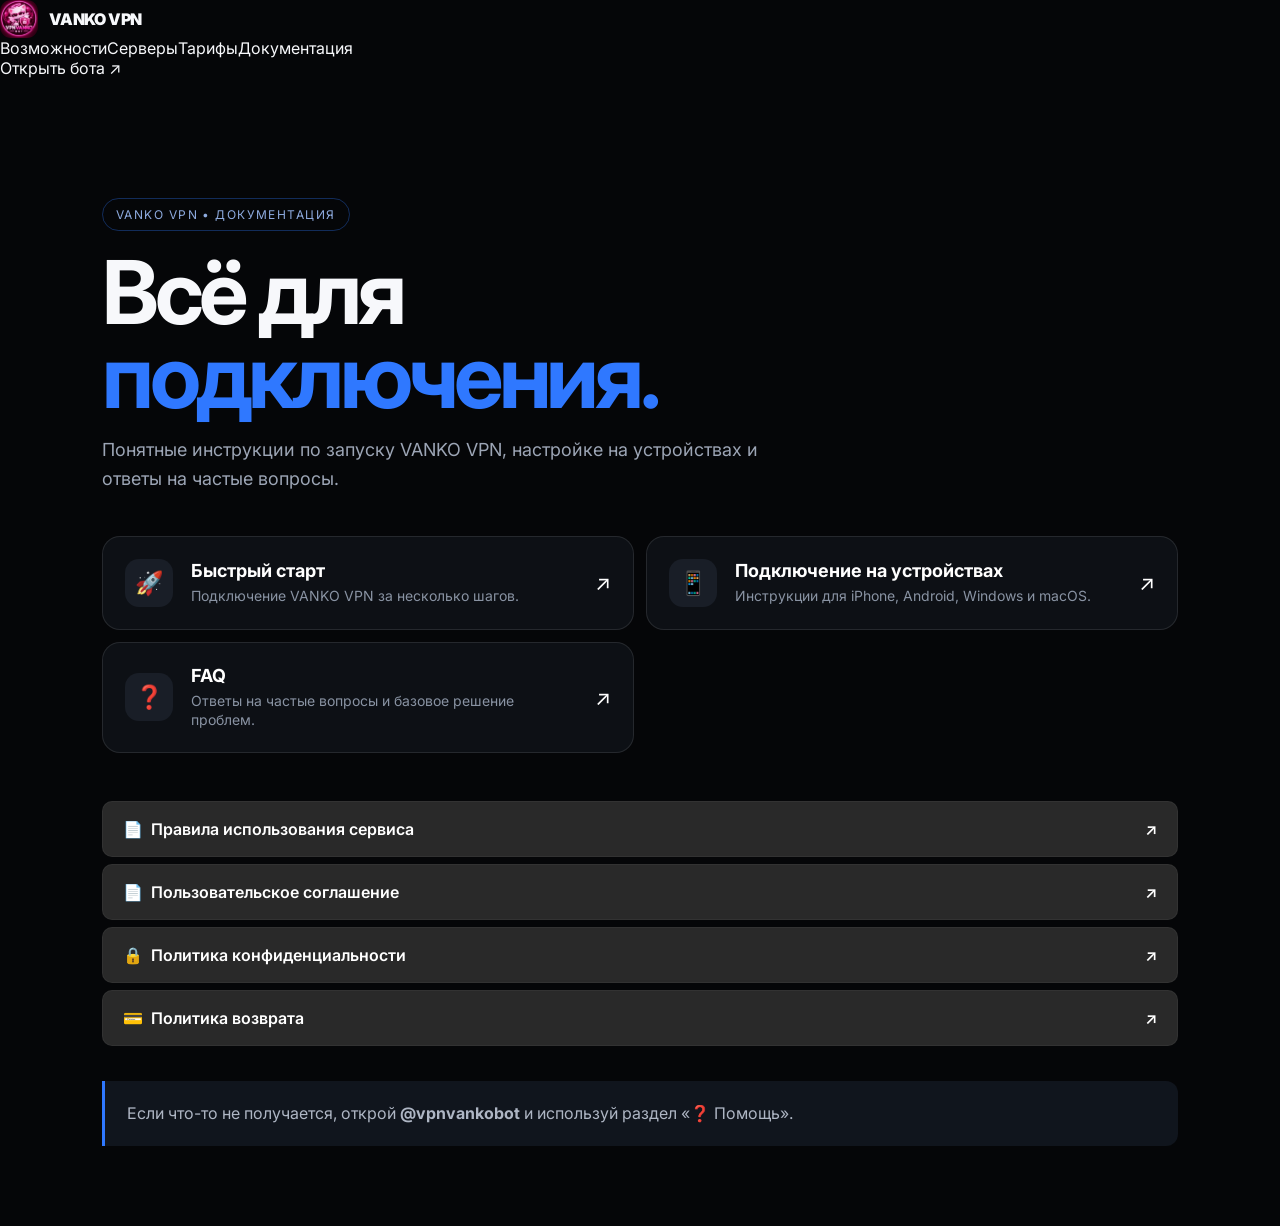
==== commit 12180764: "Add files via upload" ====
--- a/documentation.html
+++ b/documentation.html
@@ -1 +1,56 @@
-<!doctype html><html lang="ru"><head><meta charset="utf-8"><meta name="viewport" content="width=device-width,initial-scale=1"><meta name="theme-color" content="#050608"><title>Документация — VANKO VPN</title><link rel="stylesheet" href="style.css"></head><body><div class="noise"></div><nav class="nav"><div class="container nav-inner"><a class="brand" href="index.html"><img src="logo.png" alt="VANKO">VANKO VPN</a><div class="nav-links"><a href="index.html#features">Возможности</a><a href="index.html#plans">Тарифы</a><a href="documentation.html">Документация</a></div><a class="nav-cta" href="https://t.me/vpnvankobot">Открыть бота ↗</a></div></nav><header class="page-hero"><div class="container"><div class="kicker">VANKO VPN / DOCS</div><h1>Документация.</h1><p class="section-intro">Всё необходимое для старта, подключения и решения типовых вопросов.</p></div></header><main class="container"><section class="section"><div class="docs"><div class="doc-main"><h3>Материалы</h3><div class="doc-links"><a class="doc-link" href="files/QUICK_START.md">🚀 Быстрый старт <span>↗</span></a><a class="doc-link" href="files/PLATFORMS.md">📱 Подключение на устройствах <span>↗</span></a><a class="doc-link" href="files/FAQ.md">❓ FAQ <span>↗</span></a><a class="doc-link" href="files/wireguard-template.conf">🔑 WireGuard template <span>↗</span></a><a class="doc-link" href="files/CHANGELOG.txt">📝 Changelog <span>↗</span></a><a class="doc-link" href="files/README.txt">📄 README <span>↗</span></a></div></div><aside class="doc-side"><h3>Важно</h3><p class="section-intro">Файл WireGuard в документации — безопасный шаблон, а не готовая конфигурация. Никогда не публикуй реальные приватные ключи.</p><a class="btn" href="https://t.me/vpnvankobot">Открыть бота ↗</a></aside></div></section><section class="section"><div class="kicker">FAQ</div><h2>Частые вопросы.</h2><div class="faq" style="margin-top:35px"><details><summary>Где получить настройки?</summary><p>Открой VANKO VPN в Telegram и следуй пунктам меню. Конкретный способ выдачи конфигурации зависит от подключённого VPN-сервера.</p></details><details><summary>Что делать, если конфигурация не подключается?</summary><p>Проверь срок подписки, корректность файла, выбранный сервер и наличие доступа к интернету. При проблеме обратись через поддержку бота.</p></details><details><summary>Поддерживаются ли разные устройства?</summary><p>На сайте подготовлены общие инструкции для iPhone/iPad, Android, Windows и macOS.</p></details><details><summary>Можно ли публиковать private key?</summary><p>Нет. Приватный ключ должен оставаться только у владельца конфигурации.</p></details></div></section></main><footer class="footer"><div class="container footer-inner"><div>© 2026 VANKO VPN</div><div class="footer-links"><a href="index.html">Главная</a><a href="rules.html">Правила</a><a href="terms.html">Условия</a><a href="privacy.html">Конфиденциальность</a><a href="refund.html">Возврат</a></div></div></footer></body></html>
+<!doctype html>
+<html lang="ru">
+<head>
+<meta charset="utf-8">
+<meta name="viewport" content="width=device-width, initial-scale=1">
+<title>Документация — VANKO VPN</title>
+<link rel="icon" href="logo.png" type="image/png">
+<link rel="stylesheet" href="style.css">
+<style>
+.docs-wrap{max-width:1120px;margin:0 auto;padding:120px 22px 80px}
+.docs-head{margin-bottom:42px}
+.docs-tag{display:inline-block;border:1px solid #2f78ff55;border-radius:999px;padding:8px 13px;color:#8eabdf;font-size:12px;letter-spacing:.12em}
+.docs-head h1{font-size:clamp(48px,7vw,88px);line-height:.95;margin:20px 0 14px;letter-spacing:-.05em}
+.docs-head h1 span{color:#2f78ff}
+.docs-head p{max-width:700px;color:#9ca5b5;font-size:18px;line-height:1.6}
+.materials{display:grid;grid-template-columns:1fr 1fr;gap:12px}
+.material{display:flex;align-items:center;gap:18px;padding:22px;border:1px solid rgba(255,255,255,.1);border-radius:18px;background:rgba(15,19,25,.8);color:#fff;text-decoration:none;transition:.2s}
+.material:hover{transform:translateY(-2px);border-color:#2f78ff99;background:rgba(25,30,40,.9)}
+.material .ico{width:48px;height:48px;border-radius:14px;display:grid;place-items:center;background:#191e27;font-size:23px;flex:none}
+.material h2{font-size:18px;margin:0 0 5px}.material p{margin:0;color:#8993a3;font-size:14px;line-height:1.4}.arrow{margin-left:auto;font-size:21px}
+.legal{margin-top:48px;display:grid;gap:7px}.legal a{display:flex;justify-content:space-between;align-items:center;padding:17px 20px;border-radius:10px;background:#292929;border:1px solid #ffffff0b;color:#fff;text-decoration:none;font-weight:600}.legal a:hover{background:#343434}
+.docs-note{margin-top:35px;padding:20px 22px;border-left:3px solid #2f78ff;background:#10151d;color:#aeb6c4;line-height:1.55;border-radius:0 12px 12px 0}
+@media(max-width:720px){.docs-wrap{padding:95px 15px 55px}.materials{grid-template-columns:1fr}.docs-head h1{font-size:56px}.docs-head p{font-size:16px}}
+</style>
+</head>
+<body>
+<header class="site-header">
+<a class="brand" href="index.html"><img src="logo.png" alt="VANKO VPN"><span>VANKO VPN</span></a>
+<nav><a href="index.html#features">Возможности</a><a href="index.html#servers">Серверы</a><a href="index.html#plans">Тарифы</a><a class="active" href="documentation.html">Документация</a></nav>
+<a class="header-btn" href="https://t.me/vpnvankobot">Открыть бота ↗</a>
+</header>
+
+<main class="docs-wrap">
+<section class="docs-head">
+<div class="docs-tag">VANKO VPN • ДОКУМЕНТАЦИЯ</div>
+<h1>Всё для<br><span>подключения.</span></h1>
+<p>Понятные инструкции по запуску VANKO VPN, настройке на устройствах и ответы на частые вопросы.</p>
+</section>
+
+<section class="materials">
+<a class="material" href="files/QUICK_START.md"><div class="ico">🚀</div><div><h2>Быстрый старт</h2><p>Подключение VANKO VPN за несколько шагов.</p></div><span class="arrow">↗</span></a>
+<a class="material" href="files/PLATFORMS.md"><div class="ico">📱</div><div><h2>Подключение на устройствах</h2><p>Инструкции для iPhone, Android, Windows и macOS.</p></div><span class="arrow">↗</span></a>
+<a class="material" href="files/FAQ.md"><div class="ico">❓</div><div><h2>FAQ</h2><p>Ответы на частые вопросы и базовое решение проблем.</p></div><span class="arrow">↗</span></a>
+</section>
+
+<section class="legal">
+<a href="rules.html"><span>📄 &nbsp;Правила использования сервиса</span><span>↗</span></a>
+<a href="terms.html"><span>📄 &nbsp;Пользовательское соглашение</span><span>↗</span></a>
+<a href="privacy.html"><span>🔒 &nbsp;Политика конфиденциальности</span><span>↗</span></a>
+<a href="refund.html"><span>💳 &nbsp;Политика возврата</span><span>↗</span></a>
+</section>
+
+<div class="docs-note">Если что-то не получается, открой <b>@vpnvankobot</b> и используй раздел «❓ Помощь».</div>
+</main>
+</body>
+</html>
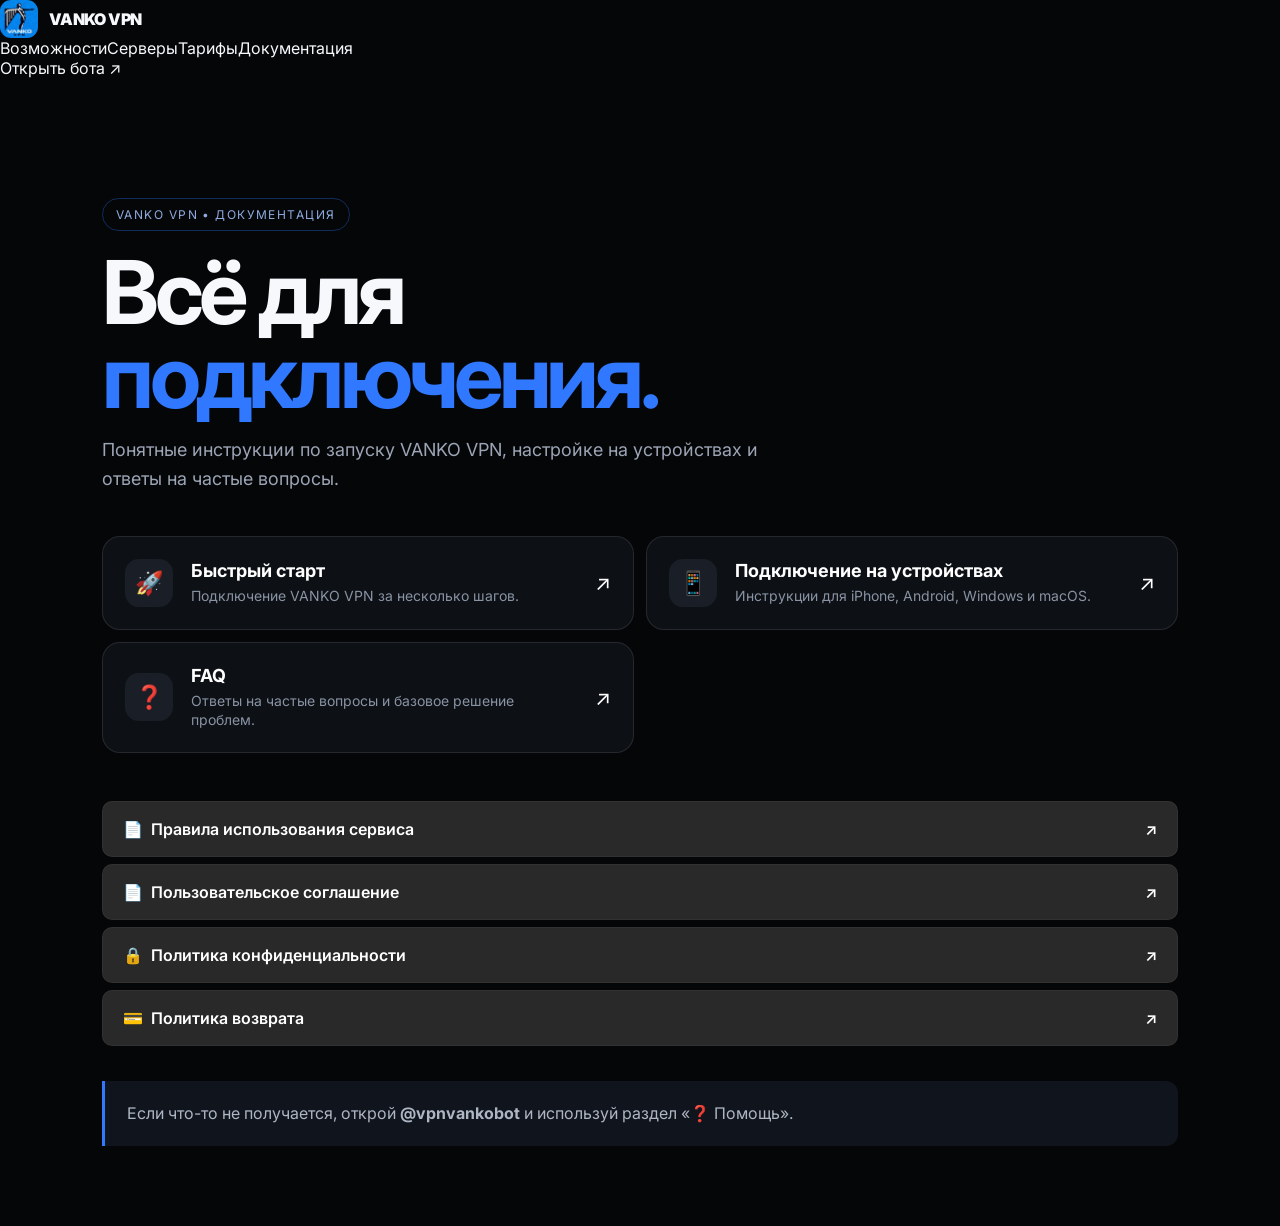
==== commit a0db4ce9: "Add files via upload" ====
--- a/documentation.html
+++ b/documentation.html
@@ -4,8 +4,8 @@
 <meta charset="utf-8">
 <meta name="viewport" content="width=device-width, initial-scale=1">
 <title>Документация — VANKO VPN</title>
-<link rel="icon" href="logo.png" type="image/png">
-<link rel="stylesheet" href="style.css">
+<link rel="icon" href="favicon.png?v=3" type="image/png">
+<link rel="stylesheet" href="style.css?v=3">
 <style>
 .docs-wrap{max-width:1120px;margin:0 auto;padding:120px 22px 80px}
 .docs-head{margin-bottom:42px}
